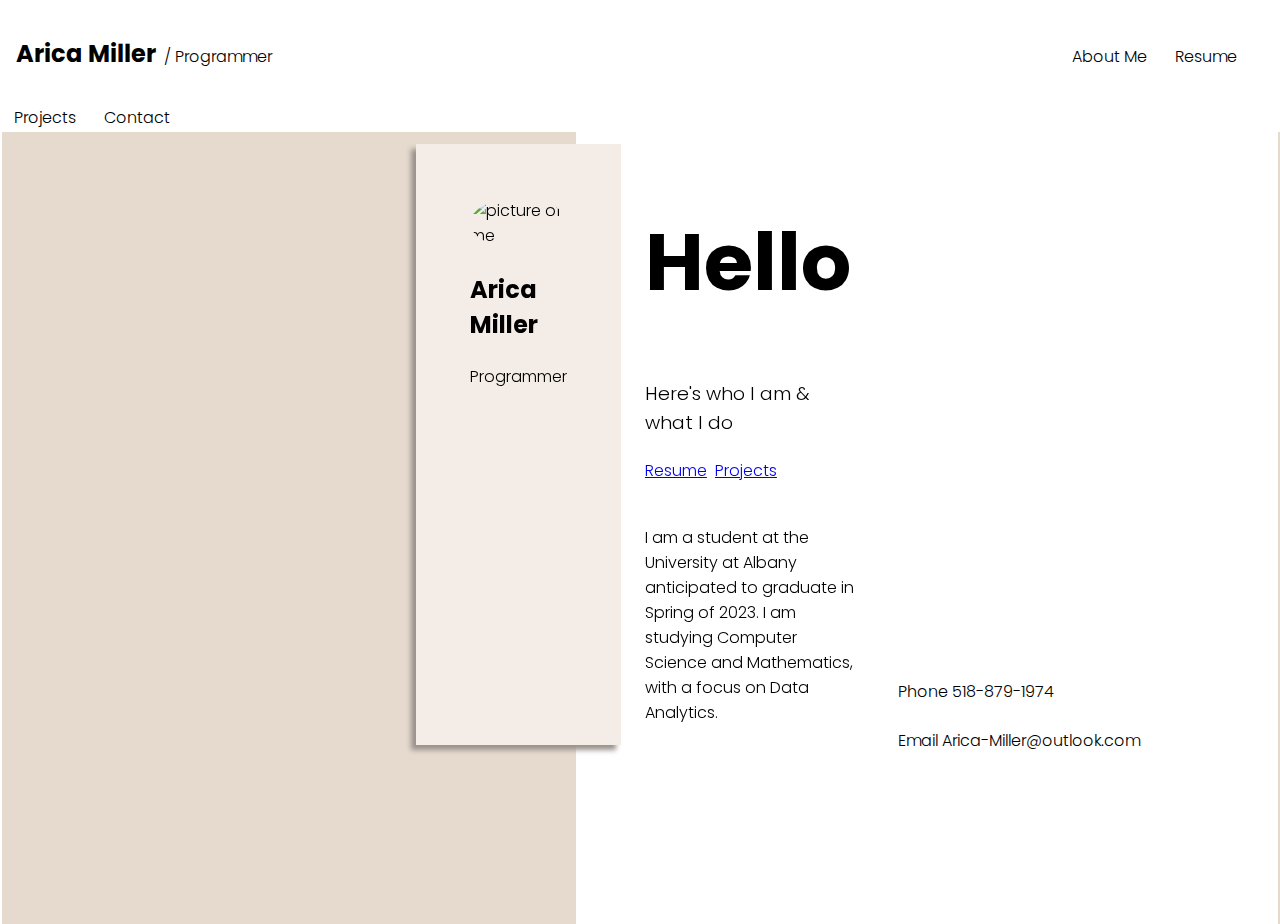
==== Website/about.html @ e8c90c00 "Added Aesthetic" ====
<!DOCTYPE html>
<html lang="en">
  <head>
    <meta charset="UTF-8" />
    <meta http-equiv="X-UA-Compatible" content="IE=edge" />
    <meta name="viewport" content="width=device-width, initial-scale=1.0" />
	<link rel="preconnect" href="https://fonts.googleapis.com">
	<link rel="preconnect" href="https://fonts.gstatic.com" crossorigin>
	<link href="https://fonts.googleapis.com/css2?family=Poppins:wght@300;600;700&display=swap" rel="stylesheet">
	<link rel="stylesheet" href="styles/styles.css">
    <title>Arica Miller</title>
  </head>
  <body>
	<div class="container">
		<header>
			<div class="title">
				<h2 id="topname">
					Arica Miller
				</h2>
				<span>
					/ Programmer
				</span>
			</div>
			<nav>
				<a href="./about.html">About Me</a>
				<a href="./resume.html">Resume</a>
				<a href="./projects.html">Projects</a>
				<a href="./contact.html">Contact</a>
			</nav>
		</header>
		<section class="box-me">
			<img src="images/me.jpg" alt="picture of me">
			<h2>
				Arica Miller
			</h2>
			<span>
				Programmer
			</span>
			<!--Add Icons Later-->
		</section>
		<section class="introduction">
			<h1>
				Hello
			</h1>
			<h3>
				Here's who I am & what I do
			</h3>
			<a href="./resume.html">Resume</a>
			<a href="./projects.html">Projects</a>
		</section>
		<section class="intro-paragraph">
			<p>
				I am a student at the University at Albany anticipated to graduate in Spring of 2023.
				I am studying Computer Science and Mathematics, with a focus on Data Analytics.
			</p>
		</section>
		<footer>
			<div>
				Phone 518-879-1974
			</div>
			<div>
				Email Arica-Miller@outlook.com
			</div>
		</footer>
	</div>
  </body>
</html>
---- Website/styles/styles.css ----
* {
	border: solid rgba(255, 0, 0, 0) 2px;
	font-family: Poppins, Arial, sans-serif;
	font-weight: 300;
}

nav a {
	padding: 10px;
	list-style:none;
	text-decoration:none;
	color:black;
}

div {
	padding:10px;
}

h1 {
	font-size: 80px;
	font-weight: 700;
}

h2 {
	font-weight: bold;
}

img {
	border-radius:50% 50% 50% 50% / 50% 50% 50% 50%;
}
/*Grid Stuff I guess*/

.container {
	/*margin:auto;
	width:85%;
	max-width:1000px;*/
	display:grid;
	grid-template-columns:1fr .4fr .6fr 1fr;
	gap: 20px;
}

nav {
	margin:auto;
	margin-left: 60vw;
	display: inline;
}

header {
	grid-column: 1/5;
	grid-row: 1/2;
	background-color: white;
	position: fixed;
	top: 0;
	width: 100%;
	left: 0;
}

#topname {
	display: inline-block;
}

.title {
	display: inline-block;
}

.box-me {
	grid-column:2/3;
	grid-row:2/4;
	padding:50px;
	background-color: #f4ece6;
	box-shadow: #99928d -5px 5px 5px;
	position: relative;
	top: 100px;
}

.introduction {
	grid-column:3/4;
	grid-row:2/3;
	position: relative;
	top: 100px;
}

.intro-paragraph {
	grid-column:3/4;
	grid-row:3/4;
	position: relative;
	top: 100px;
}

footer {
	grid-column:4/5;
	grid-row:4/5;
}

body {
	height: 100vh;
	background: linear-gradient(
		to right,
		#e6dace 0%,
		#e6dace 45%,
		#ffffff 4%,
		#ffffff 100%
	);
}
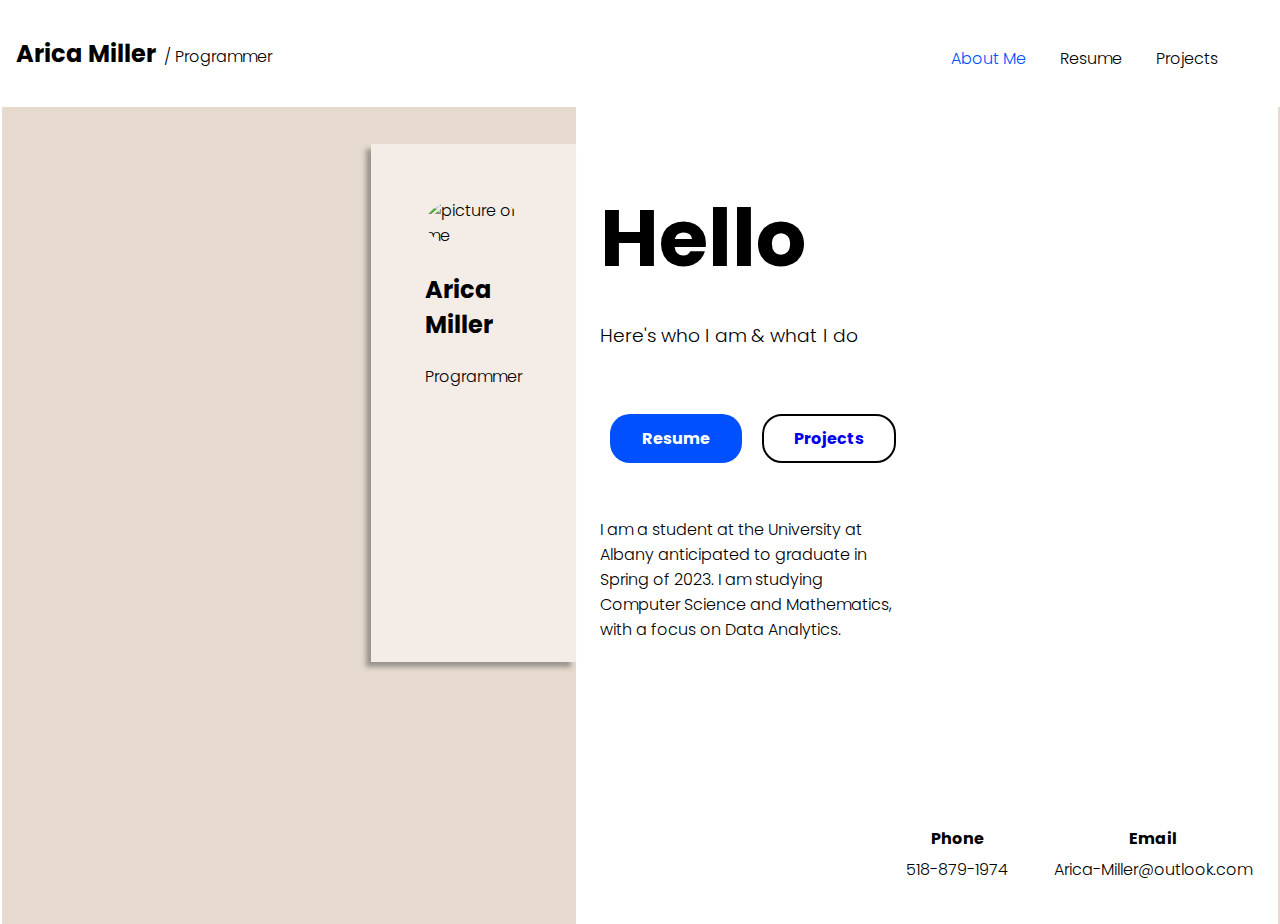
==== commit 94522416: "Fix resume.pdf" ====
--- a/Website/about.html
+++ b/Website/about.html
@@ -22,14 +22,14 @@
 				</span>
 			</div>
 			<nav>
-				<a href="./about.html">About Me</a>
-				<a href="./resume.html">Resume</a>
+				<a href="./about.html" id="current-page">About Me</a>
+				<a href="./resume.pdf" target="_blank" rel="noopener noreferrer">Resume</a>
 				<a href="./projects.html">Projects</a>
-				<a href="./contact.html">Contact</a>
+				<!--<a href="./contact.html">Contact</a>-->
 			</nav>
 		</header>
 		<section class="box-me">
-			<img src="images/me.jpg" alt="picture of me">
+			<img src="images/Me.JPG" alt="picture of me">
 			<h2>
 				Arica Miller
 			</h2>
@@ -45,8 +45,10 @@
 			<h3>
 				Here's who I am & what I do
 			</h3>
-			<a href="./resume.html">Resume</a>
-			<a href="./projects.html">Projects</a>
+            <div class=buttons>
+			     <a href="./resume.pdf" id="resume-button" target="_blank" rel="noopener noreferrer">Resume</a>
+			     <a href="./projects.html" id="projects-button">Projects</a>
+            </div>
 		</section>
 		<section class="intro-paragraph">
 			<p>
@@ -54,13 +56,18 @@
 				I am studying Computer Science and Mathematics, with a focus on Data Analytics.
 			</p>
 		</section>
+
 		<footer>
-			<div>
-				Phone 518-879-1974
-			</div>
-			<div>
-				Email Arica-Miller@outlook.com
-			</div>
+			<table>
+				<tr>
+					<td><strong>Phone</strong></td>
+					<td><strong>Email</strong></td>
+				</tr>
+				<tr>
+					<td>518-879-1974</td>
+					<td>Arica-Miller@outlook.com</td>
+				</tr>
+			</table>
 		</footer>
 	</div>
   </body>
--- a/Website/styles/styles.css
+++ b/Website/styles/styles.css
@@ -12,6 +12,20 @@
 	color:black;
 }
 
+nav {
+    display: inline-flex;
+    gap: 10px;
+    justify-content: flex-end;
+    flex-wrap: nowrap;
+    float: right;
+    margin-top: 30px;
+    margin-right: 50px;
+}
+
+#current-page {
+	color: #0050ff;
+}
+
 div {
 	padding:10px;
 }
@@ -19,16 +33,49 @@
 h1 {
 	font-size: 80px;
 	font-weight: 700;
+	margin-bottom: 10px;
+	margin-top: 30px;
 }
 
 h2 {
 	font-weight: bold;
 }
 
+h3 {
+	margin-bottom: 50px;
+}
+
+strong {
+	font-weight: bold;
+}
+
 img {
 	border-radius:50% 50% 50% 50% / 50% 50% 50% 50%;
 }
-/*Grid Stuff I guess*/
+
+#resume-button {
+	background-color: #0050ff;
+	color: white;
+	border-radius: 20px;
+	padding: 10px 30px;
+	text-decoration: none;
+	margin: auto;
+	font-weight: bold;
+}
+
+#projects-button {
+	background-color: white;
+	border: 2px solid black;
+	border-radius: 20px;
+	padding: 10px 30px;
+	text-decoration: none;
+	margin: auto;
+	font-weight: bold;
+}
+
+a:visited {
+	color: black;
+}
 
 .container {
 	/*margin:auto;
@@ -39,11 +86,11 @@
 	gap: 20px;
 }
 
-nav {
+/*nav {
 	margin:auto;
 	margin-left: 60vw;
 	display: inline;
-}
+}*/
 
 header {
 	grid-column: 1/5;
@@ -73,6 +120,28 @@
 	top: 100px;
 }
 
+.box-project {
+	grid-column:1/5;
+	grid-row:2/4;
+	padding:50px;
+	background-color: #f4ece6;
+	box-shadow: #99928d -5px 5px 5px;
+	position: relative;
+	top: 100px;
+	text-align: center;
+}
+
+#WIP {
+	grid-row:5/6;
+	margin-top: 100px;
+	margin-left: 75%;
+}
+
+.buttons {
+    display: flex;
+    gap: 20px;
+}
+
 .introduction {
 	grid-column:3/4;
 	grid-row:2/3;
@@ -88,11 +157,24 @@
 }
 
 footer {
-	grid-column:4/5;
-	grid-row:4/5;
+	/*grid-column:4/5;
+	grid-row:5/6;*/
+	position: absolute;
+	bottom: 10px;
+	right: 0;
+}
+
+td {
+	text-align: center;
+	padding: 0 20px;
+}
+
+tr {
+	text-align: center;
 }
 
 body {
+	overflow: hidden;
 	height: 100vh;
 	background: linear-gradient(
 		to right,
@@ -101,4 +183,11 @@
 		#ffffff 4%,
 		#ffffff 100%
 	);
-}+}
+
+/*@media (max-width:1650px) {
+    #projects-button {
+        margin-top: 50px;
+        margin-bottom: 50px;
+    }
+}*/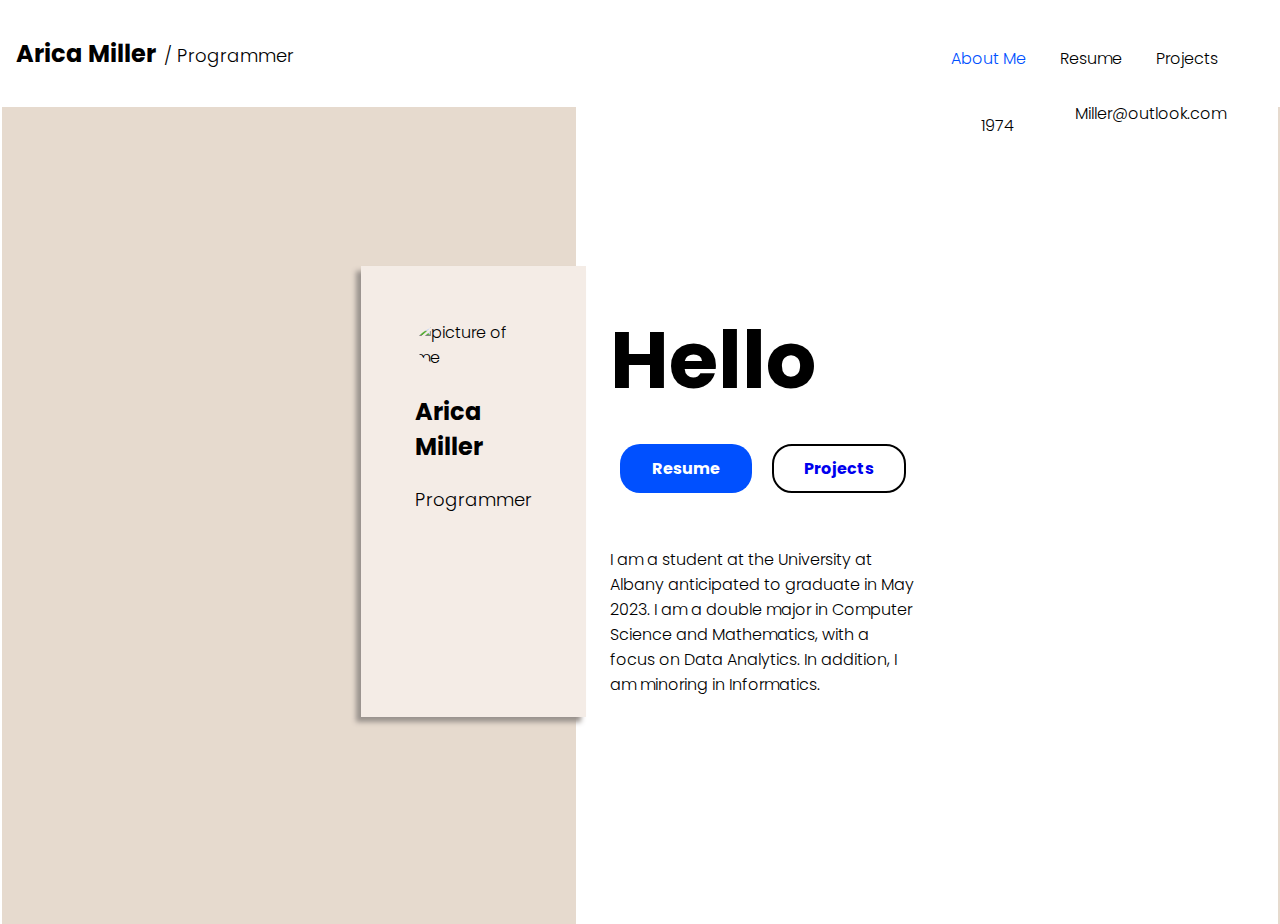
==== commit 2628b36d: "Create Projects Page and Add Game" ====
--- a/Website/about.html
+++ b/Website/about.html
@@ -10,7 +10,7 @@
 	<link rel="stylesheet" href="styles/styles.css">
     <title>Arica Miller</title>
   </head>
-  <body>
+  <body id="about-body">
 	<div class="container">
 		<header>
 			<div class="title">
@@ -25,26 +25,21 @@
 				<a href="./about.html" id="current-page">About Me</a>
 				<a href="./resume.pdf" target="_blank" rel="noopener noreferrer">Resume</a>
 				<a href="./projects.html">Projects</a>
-				<!--<a href="./contact.html">Contact</a>-->
 			</nav>
 		</header>
 		<section class="box-me">
-			<img src="images/Me.JPG" alt="picture of me">
+			<img src="images/Me.JPG" alt="picture of me" id="image-me">
 			<h2>
 				Arica Miller
 			</h2>
 			<span>
 				Programmer
 			</span>
-			<!--Add Icons Later-->
 		</section>
 		<section class="introduction">
 			<h1>
 				Hello
 			</h1>
-			<h3>
-				Here's who I am & what I do
-			</h3>
             <div class=buttons>
 			     <a href="./resume.pdf" id="resume-button" target="_blank" rel="noopener noreferrer">Resume</a>
 			     <a href="./projects.html" id="projects-button">Projects</a>
@@ -52,13 +47,14 @@
 		</section>
 		<section class="intro-paragraph">
 			<p>
-				I am a student at the University at Albany anticipated to graduate in Spring of 2023.
-				I am studying Computer Science and Mathematics, with a focus on Data Analytics.
+				I am a student at the University at Albany anticipated to graduate in May 2023.
+				I am a double major in Computer Science and Mathematics, with a focus on Data Analytics.
+				In addition, I am minoring in Informatics.
 			</p>
 		</section>
 
 		<footer>
-			<table>
+			<table class="footer-table">
 				<tr>
 					<td><strong>Phone</strong></td>
 					<td><strong>Email</strong></td>
--- a/Website/styles/styles.css
+++ b/Website/styles/styles.css
@@ -41,15 +41,11 @@
 	font-weight: bold;
 }
 
-h3 {
-	margin-bottom: 50px;
-}
-
 strong {
 	font-weight: bold;
 }
 
-img {
+#image-me {
 	border-radius:50% 50% 50% 50% / 50% 50% 50% 50%;
 }
 
@@ -77,20 +73,15 @@
 	color: black;
 }
 
+.project-description a:visited {
+	color: #0000EE;
+}
+
 .container {
-	/*margin:auto;
-	width:85%;
-	max-width:1000px;*/
-	display:grid;
-	grid-template-columns:1fr .4fr .6fr 1fr;
+	display: grid;
+	grid-template-columns: 1fr .4fr .6fr 1fr;
 	gap: 20px;
 }
-
-/*nav {
-	margin:auto;
-	margin-left: 60vw;
-	display: inline;
-}*/
 
 header {
 	grid-column: 1/5;
@@ -100,6 +91,7 @@
 	top: 0;
 	width: 100%;
 	left: 0;
+	z-index: 1;
 }
 
 #topname {
@@ -120,21 +112,48 @@
 	top: 100px;
 }
 
+span {
+	font-size: 18px;
+}
+
 .box-project {
 	grid-column:1/5;
-	grid-row:2/4;
-	padding:50px;
+	width: 80%;
+	margin: auto;
 	background-color: #f4ece6;
 	box-shadow: #99928d -5px 5px 5px;
 	position: relative;
-	top: 100px;
-	text-align: center;
-}
-
-#WIP {
-	grid-row:5/6;
-	margin-top: 100px;
-	margin-left: 75%;
+	margin-top: 50px;
+	text-align: left;
+}
+
+#box-projects-title {
+	grid-column:1/5;
+	position: relative;
+	top: 100px;
+	text-align: center;
+	margin-bottom: 40px;
+}
+
+#projects {
+	font-size: 40px;
+}
+
+.project-text {
+	width: 65%;
+	float: left;
+	padding-left: 2%;
+}
+
+.project-description {
+	text-align: justify;
+	padding-left: 5%;
+}
+
+.project-image-container {
+	width: 30%;
+	float: right;
+	text-align: center;
 }
 
 .buttons {
@@ -157,11 +176,13 @@
 }
 
 footer {
-	/*grid-column:4/5;
-	grid-row:5/6;*/
-	position: absolute;
-	bottom: 10px;
-	right: 0;
+	position: relative;
+	grid-column: 4/5;
+}
+
+.footer-table {
+	margin-right: 0px;
+	margin-left: auto;
 }
 
 td {
@@ -173,9 +194,9 @@
 	text-align: center;
 }
 
-body {
+#about-body {
 	overflow: hidden;
-	height: 100vh;
+	min-height: 100vh;
 	background: linear-gradient(
 		to right,
 		#e6dace 0%,
@@ -185,9 +206,7 @@
 	);
 }
 
-/*@media (max-width:1650px) {
-    #projects-button {
-        margin-top: 50px;
-        margin-bottom: 50px;
-    }
-}*/+body {
+	min-height: 100vh;
+	background: #e6dace;
+}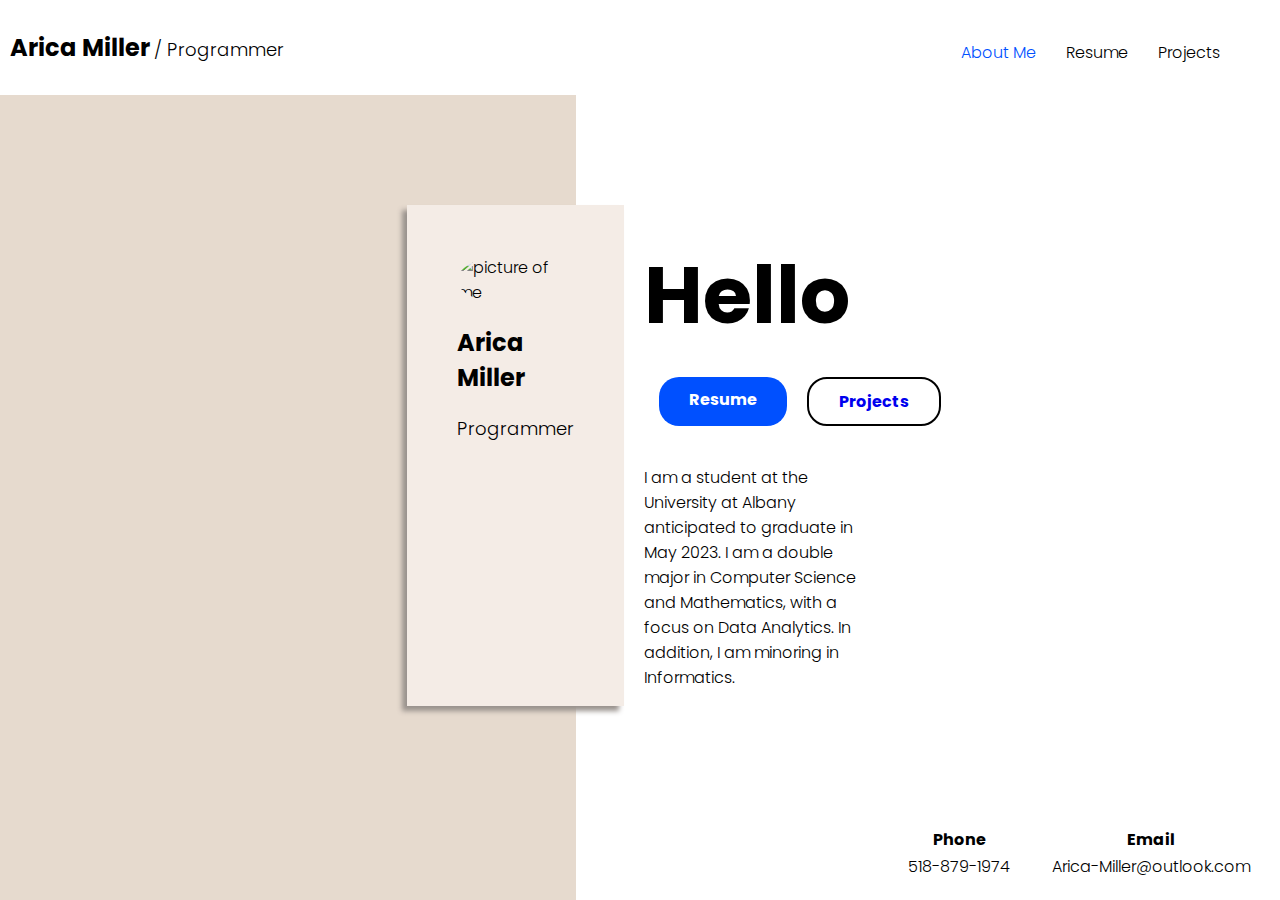
==== commit 36767ac6: "reworked about page to work with grid-less layout" ====
--- a/Website/about.html
+++ b/Website/about.html
@@ -11,8 +11,7 @@
     <title>Arica Miller</title>
   </head>
   <body id="about-body">
-	<div class="container">
-		<header>
+  	<header>
 			<div class="title">
 				<h2 id="topname">
 					Arica Miller
@@ -27,32 +26,37 @@
 				<a href="./projects.html">Projects</a>
 			</nav>
 		</header>
-		<section class="box-me">
-			<img src="images/Me.JPG" alt="picture of me" id="image-me">
-			<h2>
-				Arica Miller
-			</h2>
-			<span>
-				Programmer
-			</span>
-		</section>
-		<section class="introduction">
-			<h1>
-				Hello
-			</h1>
-            <div class=buttons>
-			     <a href="./resume.pdf" id="resume-button" target="_blank" rel="noopener noreferrer">Resume</a>
-			     <a href="./projects.html" id="projects-button">Projects</a>
-            </div>
-		</section>
-		<section class="intro-paragraph">
-			<p>
-				I am a student at the University at Albany anticipated to graduate in May 2023.
-				I am a double major in Computer Science and Mathematics, with a focus on Data Analytics.
-				In addition, I am minoring in Informatics.
-			</p>
-		</section>
-
+		<div class="container">
+			<article class="main-content">
+				<section class="box-me">
+					<img src="images/Me.JPG" alt="picture of me" id="image-me">
+					<h2>
+						Arica Miller
+					</h2>
+					<span>
+						Programmer
+					</span>
+				</section>
+				<section class="full-intro">
+					<section class="introduction">
+						<h1>
+							Hello
+						</h1>
+			            <div class=buttons>
+						     <a href="./resume.pdf" id="resume-button" target="_blank" rel="noopener noreferrer">Resume</a>
+						     <a href="./projects.html" id="projects-button">Projects</a>
+			            </div>
+					</section>
+					<section class="intro-paragraph">
+						<p>
+							I am a student at the University at Albany anticipated to graduate in May 2023.
+							I am a double major in Computer Science and Mathematics, with a focus on Data Analytics.
+							In addition, I am minoring in Informatics.
+						</p>
+					</section>
+				</section>
+			</article>
+		</div>
 		<footer>
 			<table class="footer-table">
 				<tr>
@@ -65,6 +69,5 @@
 				</tr>
 			</table>
 		</footer>
-	</div>
   </body>
 </html>--- a/Website/styles/styles.css
+++ b/Website/styles/styles.css
@@ -1,15 +1,14 @@
 
 * {
-	border: solid rgba(255, 0, 0, 0) 2px;
 	font-family: Poppins, Arial, sans-serif;
 	font-weight: 300;
 }
 
 nav a {
 	padding: 10px;
-	list-style:none;
-	text-decoration:none;
-	color:black;
+	list-style: none;
+	text-decoration: none;
+	color: black;
 }
 
 nav {
@@ -78,14 +77,13 @@
 }
 
 .container {
-	display: grid;
-	grid-template-columns: 1fr .4fr .6fr 1fr;
-	gap: 20px;
+	flex: 1 0 auto;
+	max-width: 90%;
+	margin: auto;
+	margin-top: 106px;
 }
 
 header {
-	grid-column: 1/5;
-	grid-row: 1/2;
 	background-color: white;
 	position: fixed;
 	top: 0;
@@ -102,22 +100,31 @@
 	display: inline-block;
 }
 
+.main-content {
+	display: flex;
+	max-width: 50%;
+	justify-content: center;
+	margin: auto;
+	margin-bottom: 5vh;
+	margin-top: 5vh;
+	padding-left: 8vw;
+	padding-top: 4vh;
+	gap: 20px;
+}
+
 .box-me {
-	grid-column:2/3;
-	grid-row:2/4;
 	padding:50px;
 	background-color: #f4ece6;
 	box-shadow: #99928d -5px 5px 5px;
-	position: relative;
 	top: 100px;
 }
+
 
 span {
 	font-size: 18px;
 }
 
 .box-project {
-	grid-column:1/5;
 	width: 80%;
 	margin: auto;
 	background-color: #f4ece6;
@@ -127,8 +134,12 @@
 	text-align: left;
 }
 
+.intro-paragraph {
+	margin-top: 3vh;
+	margin-right: 8vw;
+}
+
 #box-projects-title {
-	grid-column:1/5;
 	position: relative;
 	top: 100px;
 	text-align: center;
@@ -158,26 +169,20 @@
 
 .buttons {
     display: flex;
-    gap: 20px;
-}
-
-.introduction {
-	grid-column:3/4;
-	grid-row:2/3;
-	position: relative;
-	top: 100px;
-}
-
-.intro-paragraph {
-	grid-column:3/4;
-	grid-row:3/4;
-	position: relative;
-	top: 100px;
+    gap: 10px;
+}
+
+#resume-button {
+	margin: 2px 5px;
+}
+
+#projects-button {
+	margin: 2px 5px;
 }
 
 footer {
-	position: relative;
-	grid-column: 4/5;
+	flex-shrink: 0;
+	margin-bottom: 10;
 }
 
 .footer-table {
@@ -195,8 +200,8 @@
 }
 
 #about-body {
-	overflow: hidden;
-	min-height: 100vh;
+	overflow: auto;
+	height: 97vh;
 	background: linear-gradient(
 		to right,
 		#e6dace 0%,
@@ -204,9 +209,11 @@
 		#ffffff 4%,
 		#ffffff 100%
 	);
+	display: flex;
+	flex-direction: column;
 }
 
 body {
-	min-height: 100vh;
+	height: 100vh;
 	background: #e6dace;
 }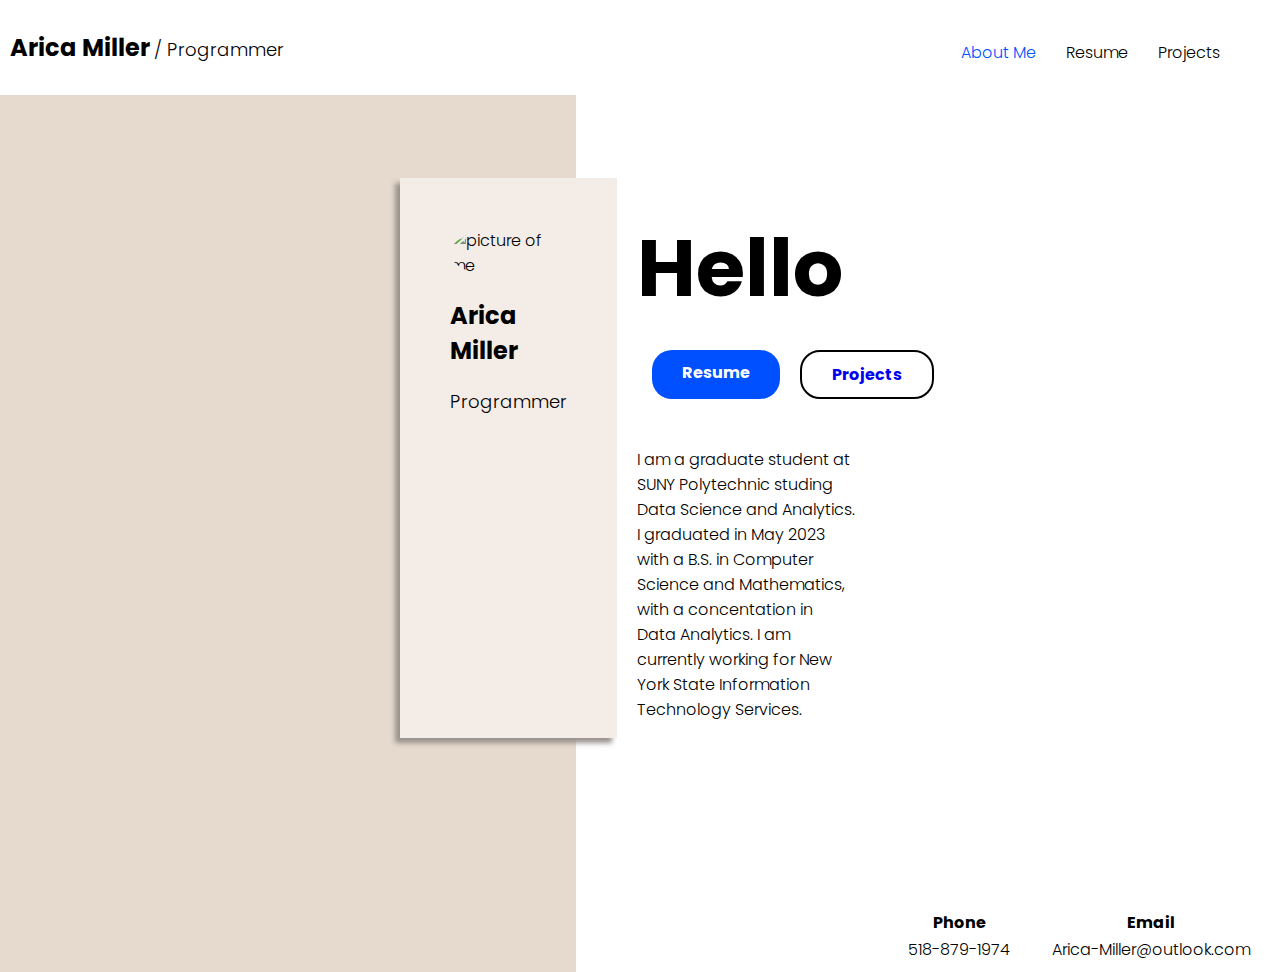
==== commit 588745b5: "Master's Degree and New Job Update" ====
--- a/Website/about.html
+++ b/Website/about.html
@@ -10,62 +10,81 @@
 	<link rel="stylesheet" href="styles/styles.css">
     <title>Arica Miller</title>
   </head>
+
   <body id="about-body">
   	<header>
 			<div class="title">
 				<h2 id="topname">
 					Arica Miller
 				</h2>
+
 				<span>
 					/ Programmer
 				</span>
+
 			</div>
+
 			<nav>
 				<a href="./about.html" id="current-page">About Me</a>
 				<a href="./resume.pdf" target="_blank" rel="noopener noreferrer">Resume</a>
 				<a href="./projects.html">Projects</a>
 			</nav>
+
 		</header>
+
 		<div class="container">
 			<article class="main-content">
 				<section class="box-me">
 					<img src="images/Me.JPG" alt="picture of me" id="image-me">
+
 					<h2>
 						Arica Miller
 					</h2>
 					<span>
 						Programmer
 					</span>
+
 				</section>
+
 				<section class="full-intro">
 					<section class="introduction">
-						<h1>
-							Hello
-						</h1>
-			            <div class=buttons>
+						<h1>Hello</h1>
+
+			      	<div class=buttons>
+
 						     <a href="./resume.pdf" id="resume-button" target="_blank" rel="noopener noreferrer">Resume</a>
 						     <a href="./projects.html" id="projects-button">Projects</a>
-			            </div>
+
+			      	</div>
+
 					</section>
+
 					<section class="intro-paragraph">
+
 						<p>
-							I am a student at the University at Albany anticipated to graduate in May 2023.
-							I am a double major in Computer Science and Mathematics, with a focus on Data Analytics.
-							In addition, I am minoring in Informatics.
+							I am a graduate student at SUNY Polytechnic studing Data Science and Analytics.
+							I graduated in May 2023 with a B.S. in Computer Science and Mathematics, with a concentation in Data Analytics.
+							I am currently working for New York State Information Technology Services.
 						</p>
+
 					</section>
 				</section>
 			</article>
 		</div>
+		
 		<footer>
 			<table class="footer-table">
 				<tr>
+
 					<td><strong>Phone</strong></td>
 					<td><strong>Email</strong></td>
+
 				</tr>
 				<tr>
+
 					<td>518-879-1974</td>
 					<td>Arica-Miller@outlook.com</td>
+					
 				</tr>
 			</table>
 		</footer>
--- a/Website/styles/styles.css
+++ b/Website/styles/styles.css
@@ -1,7 +1,68 @@
+/*
+*****************************
+|	    GENERIC STYLES       |
+*****************************
+*/
 
 * {
 	font-family: Poppins, Arial, sans-serif;
 	font-weight: 300;
+}
+
+body {
+	height: 100%;
+	background: #e6dace;
+}
+
+h1 {
+	font-size: 80px;
+	font-weight: 700;
+	margin-bottom: 10px;
+	margin-top: 30px;
+}
+
+h2 {
+	font-weight: bold;
+}
+
+div {
+	padding:10px;
+}
+
+strong {
+	font-weight: bold;
+}
+
+span {
+	font-size: 18px;
+}
+
+a:visited {
+	color: black;
+}
+
+/*
+*****************************
+|	    HEADER STYLES       |
+*****************************
+*/
+
+header {
+	background-color: white;
+	position: fixed;
+	top: 0;
+	width: 100%;
+	left: 0;
+}
+
+
+.title {
+	display: inline-block;
+}
+
+
+#topname {
+	display: inline-block;
 }
 
 nav a {
@@ -25,183 +86,15 @@
 	color: #0050ff;
 }
 
-div {
-	padding:10px;
-}
-
-h1 {
-	font-size: 80px;
-	font-weight: 700;
-	margin-bottom: 10px;
-	margin-top: 30px;
-}
-
-h2 {
-	font-weight: bold;
-}
-
-strong {
-	font-weight: bold;
-}
-
-#image-me {
-	border-radius:50% 50% 50% 50% / 50% 50% 50% 50%;
-}
-
-#resume-button {
-	background-color: #0050ff;
-	color: white;
-	border-radius: 20px;
-	padding: 10px 30px;
-	text-decoration: none;
-	margin: auto;
-	font-weight: bold;
-}
-
-#projects-button {
-	background-color: white;
-	border: 2px solid black;
-	border-radius: 20px;
-	padding: 10px 30px;
-	text-decoration: none;
-	margin: auto;
-	font-weight: bold;
-}
-
-a:visited {
-	color: black;
-}
-
-.project-description a:visited {
-	color: #0000EE;
-}
-
-.container {
-	flex: 1 0 auto;
-	max-width: 90%;
-	margin: auto;
-	margin-top: 106px;
-}
-
-header {
-	background-color: white;
-	position: fixed;
-	top: 0;
-	width: 100%;
-	left: 0;
-	z-index: 1;
-}
-
-#topname {
-	display: inline-block;
-}
-
-.title {
-	display: inline-block;
-}
-
-.main-content {
-	display: flex;
-	max-width: 50%;
-	justify-content: center;
-	margin: auto;
-	margin-bottom: 5vh;
-	margin-top: 5vh;
-	padding-left: 8vw;
-	padding-top: 4vh;
-	gap: 20px;
-}
-
-.box-me {
-	padding:50px;
-	background-color: #f4ece6;
-	box-shadow: #99928d -5px 5px 5px;
-	top: 100px;
-}
-
-
-span {
-	font-size: 18px;
-}
-
-.box-project {
-	width: 80%;
-	margin: auto;
-	background-color: #f4ece6;
-	box-shadow: #99928d -5px 5px 5px;
-	position: relative;
-	margin-top: 50px;
-	text-align: left;
-}
-
-.intro-paragraph {
-	margin-top: 3vh;
-	margin-right: 8vw;
-}
-
-#box-projects-title {
-	position: relative;
-	top: 100px;
-	text-align: center;
-	margin-bottom: 40px;
-}
-
-#projects {
-	font-size: 40px;
-}
-
-.project-text {
-	width: 65%;
-	float: left;
-	padding-left: 2%;
-}
-
-.project-description {
-	text-align: justify;
-	padding-left: 5%;
-}
-
-.project-image-container {
-	width: 30%;
-	float: right;
-	text-align: center;
-}
-
-.buttons {
-    display: flex;
-    gap: 10px;
-}
-
-#resume-button {
-	margin: 2px 5px;
-}
-
-#projects-button {
-	margin: 2px 5px;
-}
-
-footer {
-	flex-shrink: 0;
-	margin-bottom: 10;
-}
-
-.footer-table {
-	margin-right: 0px;
-	margin-left: auto;
-}
-
-td {
-	text-align: center;
-	padding: 0 20px;
-}
-
-tr {
-	text-align: center;
-}
+/*
+*****************************
+|  ABOUT ME CONTENT STYLES  |
+*****************************
+*/
 
 #about-body {
 	overflow: auto;
-	height: 97vh;
+	height: 97%;
 	background: linear-gradient(
 		to right,
 		#e6dace 0%,
@@ -213,7 +106,307 @@
 	flex-direction: column;
 }
 
-body {
-	height: 100vh;
-	background: #e6dace;
+.container {
+	flex: 1 0 auto;
+	max-width: 95%;
+	margin: auto;
+	margin-top: 100px;
+	margin-bottom: 100px;
+	overflow: auto;
+}
+
+.main-content {
+	display: flex;
+	max-width: 50%;
+	justify-content: center;
+	margin: auto;
+	margin-bottom: 5%;
+	margin-top: 5%;
+	padding-left: 10%;
+	gap: 20px;
+}
+
+.box-me {
+	padding:50px;
+	background-color: #f4ece6;
+	box-shadow: #99928d -5px 5px 5px;
+}
+
+#image-me {
+	border-radius:50% 50% 50% 50% / 50% 50% 50% 50%;
+}
+
+#resume-button {
+	background-color: #0050ff;
+	color: white;
+	border-radius: 20px;
+	padding: 10px 30px;
+	text-decoration: none;
+	margin: auto;
+	font-weight: bold;
+}
+
+#projects-button {
+	background-color: white;
+	border: 2px solid black;
+	border-radius: 20px;
+	padding: 10px 30px;
+	text-decoration: none;
+	margin: auto;
+	font-weight: bold;
+}
+
+.intro-paragraph {
+	margin-top: 10%;
+	margin-right: 40%;
+}
+
+.buttons {
+    display: flex;
+    gap: 10px;
+}
+
+#resume-button {
+	margin: 2px 5px;
+}
+
+#projects-button {
+	margin: 2px 5px;
+}
+
+
+/*
+*****************************
+|	   PROJECTS STYLES      |
+*****************************
+*/
+
+.projects-container {
+	flex: 1 0 auto;
+	max-width: 95%;
+	margin: auto;
+	margin-top: 100px;
+	overflow: auto;
+}
+
+#projects-body {
+	overflow: auto;
+	height: 97%;
+	display: flex;
+	flex-direction: column;
+}
+
+.project-description a:visited {
+	color: #0000EE;
+}
+
+.box-project {
+	width: 80%;
+	margin: auto;
+	margin-top: 50px;
+	margin-bottom: 50px;
+	background-color: #f4ece6;
+	box-shadow: #99928d -5px 5px 5px;
+	overflow: auto;
+}
+
+#projects {
+	text-align: center;
+	margin-bottom: 40px;
+	font-size: 40px;
+}
+
+.project-text {
+	width: 65%;
+	float: left;
+	padding-left: 2%;
+}
+
+.project-description {
+	text-align: justify;
+	padding-left: 5%;
+}
+
+.project-image-container {
+	width: 30%;
+	float: right;
+	text-align: center;
+}
+
+/*
+*****************************
+|	    FOOTER STYLES       |
+*****************************
+*/
+
+footer {
+	flex-shrink: 0;
+}
+
+.footer-table {
+	margin-right: 0px;
+	margin-left: auto;
+}
+
+td {
+	text-align: center;
+	padding: 0 20px;
+}
+
+tr {
+	text-align: center;
+}
+
+/*
+*****************************
+|	    MEDIA QUERIES       |
+*****************************
+*/
+
+@media(max-width : 750px){
+
+	/*
+	*****************************
+	|  ABOUT ME CONTENT STYLES  |
+	*****************************
+	*/
+
+	#about-body {
+		overflow: auto;
+		height: 97%;
+		background: linear-gradient(
+			to right,
+			#e6dace 0%,
+			#e6dace 45%,
+			#ffffff 4%,
+			#ffffff 100%
+		);
+		display: flex;
+		flex-direction: column;
+	}
+
+	.container {
+		flex: 1 0 auto;
+		max-width: 95%;
+		margin: auto;
+		margin-top: 100px;
+		margin-bottom: 100px;
+		overflow: auto;
+	}
+
+	.main-content {
+		max-width: 50%;
+		justify-content: center;
+		margin: auto;
+		margin-bottom: 5%;
+		margin-top: 5%;
+		padding-left: 10%;
+		gap: 20px;
+	}
+
+	.box-me {
+		padding:50px;
+		background-color: #f4ece6;
+		box-shadow: #99928d -5px 5px 5px;
+	}
+
+	#image-me {
+		border-radius:50% 50% 50% 50% / 50% 50% 50% 50%;
+	}
+
+	#resume-button {
+		background-color: #0050ff;
+		color: white;
+		border-radius: 20px;
+		padding: 10px 30px;
+		text-decoration: none;
+		margin: auto;
+		font-weight: bold;
+	}
+
+	#projects-button {
+		background-color: white;
+		border: 2px solid black;
+		border-radius: 20px;
+		padding: 10px 30px;
+		text-decoration: none;
+		margin: auto;
+		font-weight: bold;
+	}
+
+	.intro-paragraph {
+		margin-top: 10%;
+		margin-right: 40%;
+	}
+
+	.buttons {
+		display:contents;
+		margin: auto;
+	}
+
+	#resume-button {
+		margin: 2px 5px;
+	}
+
+	#projects-button {
+		margin: 2px 5px;
+	}
+
+
+	/*
+	*****************************
+	|	   PROJECTS STYLES      |
+	*****************************
+	*/
+
+	.projects-container {
+		flex: 1 0 auto;
+		max-width: 95%;
+		margin: auto;
+		margin-top: 100px;
+		overflow: auto;
+	}
+
+	#projects-body {
+		overflow: auto;
+		height: 97%;
+		display: flex;
+		flex-direction: column;
+	}
+
+
+
+	.box-project {
+		width: 80%;
+		margin: auto;
+		margin-top: 50px;
+		margin-bottom: 50px;
+		background-color: #f4ece6;
+		box-shadow: #99928d -5px 5px 5px;
+		overflow: auto;
+	}
+
+	#projects {
+		text-align: center;
+		margin-bottom: 40px;
+		font-size: 40px;
+	}
+
+	.project-text {
+		width: 65%;
+		float: left;
+		padding-left: 2%;
+	}
+
+	.project-description {
+		text-align: justify;
+		padding-left: 5%;
+	}
+
+	.project-image-container {
+		width: 30%;
+		float: right;
+		text-align: center;
+	}
+
 }